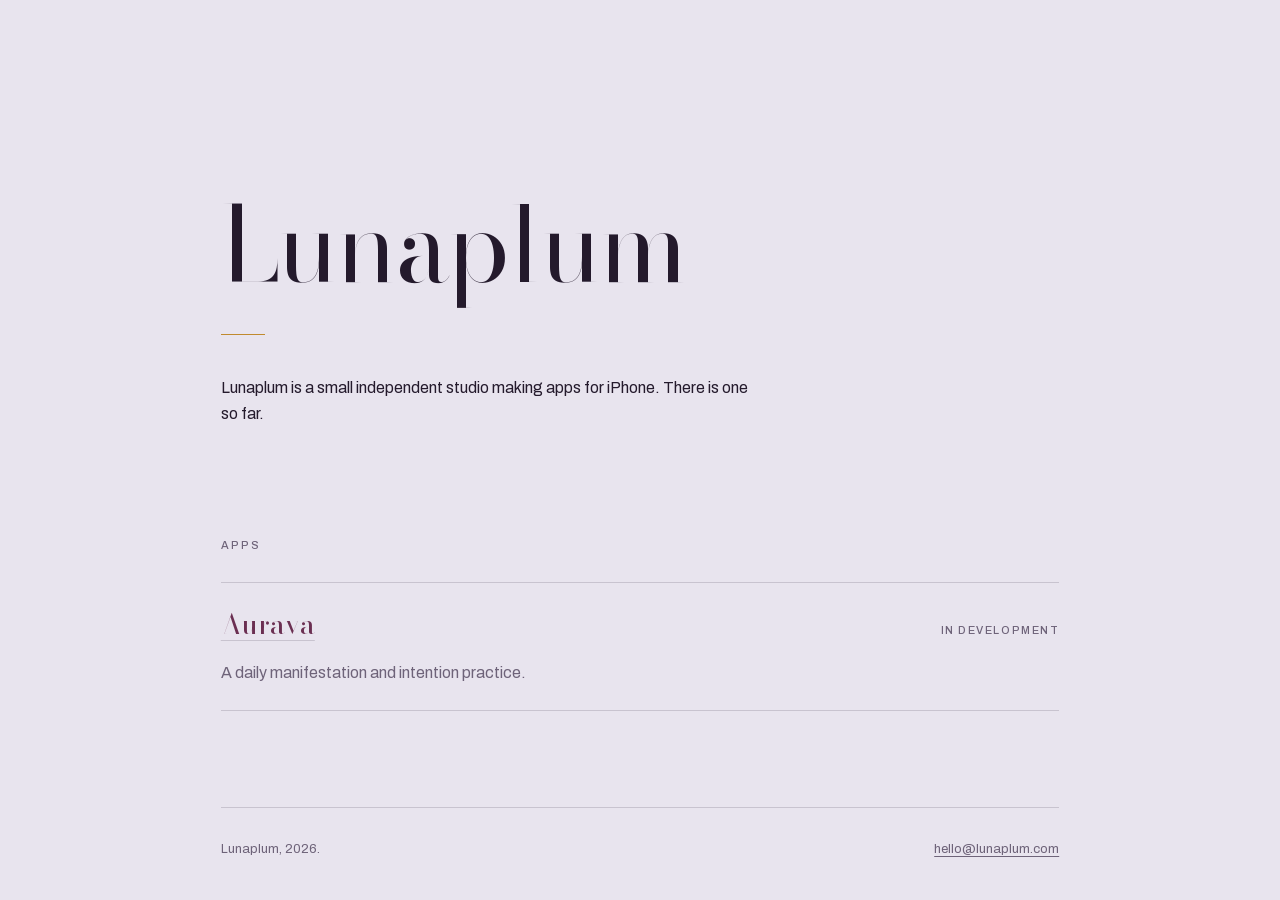
==== index.html @ 1ee56e5e "Lunaplum studio site: studio page, Aurava waitlist, Aurava privacy policy Three static pages, no bui" ====
<!doctype html>
<html lang="en" class="bloom">
<head>
<meta charset="utf-8">
<meta name="viewport" content="width=device-width, initial-scale=1">
<title>Lunaplum</title>
<meta name="description" content="Lunaplum is a small independent studio making apps for iPhone.">
<link rel="icon" href="/assets/favicon.svg" type="image/svg+xml">
<link rel="canonical" href="https://lunaplum.com/">
<meta property="og:type" content="website">
<meta property="og:title" content="Lunaplum">
<meta property="og:description" content="A small independent studio making apps for iPhone.">
<meta property="og:url" content="https://lunaplum.com/">
<link rel="preload" href="/assets/fonts/bodoni-moda-latin.woff2" as="font" type="font/woff2" crossorigin>
<link rel="stylesheet" href="/styles.css">
</head>
<body class="studio">

<a class="skip" href="#main">Skip to content</a>

<main id="main" class="wrap studio-main">

  <h1 class="display studio-name">Lunaplum</h1>
  <span class="studio-mark" aria-hidden="true"></span>

  <div class="prose">
    <p>Lunaplum is a small independent studio making apps for iPhone. There is one so far.</p>
  </div>

  <section class="roster" aria-labelledby="apps">
    <p class="eyebrow roster-head" id="apps">Apps</p>

    <div class="entry">
      <h2 class="entry-name"><a href="/aurava/">Aurava</a></h2>
      <p class="entry-status">In development</p>
      <p class="entry-note">A daily manifestation and intention practice.</p>
    </div>
  </section>

</main>

<footer class="wrap foot ruled">
  <p>Lunaplum, 2026.</p>
  <p><a href="mailto:hello@lunaplum.com">hello@lunaplum.com</a></p>
</footer>

</body>
</html>
---- styles.css ----
/* ==========================================================================
   Lunaplum
   Palette is taken from the fruit: a dark blue-purple skin, the pale waxy
   bloom that sits on it, and the amber flesh near the stone. Marketing pages
   are the skin side. Documents are the cut side.
   ========================================================================== */

@font-face {
  font-family: 'Bodoni Moda';
  src: url('/assets/fonts/bodoni-moda-latin.woff2') format('woff2');
  font-weight: 400 700;
  font-style: normal;
  font-display: swap;
}
@font-face {
  font-family: 'Archivo';
  src: url('/assets/fonts/archivo-latin.woff2') format('woff2');
  font-weight: 400 600;
  font-style: normal;
  font-display: swap;
}

:root {
  --skin:     #2A1B33;
  --skin-up:  #3A2745;
  --skin-dn:  #1E1226;
  --bloom:    #E8E4EE;
  --bloom-dn: #D9D3E2;
  --ink:      #241A2C;
  --muted:    #6E6379;
  --amber:    #C08A2E;
  --plum:     #6B2F52;

  --display: 'Bodoni Moda', 'Didot', 'Bodoni MT', Georgia, serif;
  --text: 'Archivo', -apple-system, BlinkMacSystemFont, 'Segoe UI', Helvetica, Arial, sans-serif;

  --measure: 34rem;
  --gutter: clamp(1.5rem, 6vw, 5rem);
  --rule: 1px;

  color-scheme: light dark;
  font-synthesis: none;
  -webkit-text-size-adjust: 100%;
}

/* Page themes ------------------------------------------------------------ */

.bloom {
  --ground: var(--bloom);
  --ground-up: var(--bloom-dn);
  --body: var(--ink);
  --quiet: var(--muted);
  --line: rgba(36, 26, 44, 0.16);
  --link: var(--plum);
}

.skin {
  --ground: var(--skin);
  --ground-up: var(--skin-up);
  --body: var(--bloom);
  --quiet: #A497B0;
  --line: rgba(232, 228, 238, 0.18);
  --link: var(--amber);
}

@media (prefers-color-scheme: dark) {
  .bloom {
    --ground: var(--skin-dn);
    --ground-up: var(--skin);
    --body: var(--bloom);
    --quiet: #A497B0;
    --line: rgba(232, 228, 238, 0.16);
    --link: var(--amber);
  }
}

/* Base ------------------------------------------------------------------- */

*, *::before, *::after { box-sizing: border-box; }

body {
  margin: 0;
  background: var(--ground);
  color: var(--body);
  font-family: var(--text);
  font-size: 1rem;
  line-height: 1.65;
  font-weight: 400;
  -webkit-font-smoothing: antialiased;
  -moz-osx-font-smoothing: grayscale;
}

a { color: var(--link); text-underline-offset: 0.22em; text-decoration-thickness: 1px; }
a:hover { text-decoration-thickness: 2px; }

:focus-visible {
  outline: 2px solid var(--link);
  outline-offset: 3px;
  border-radius: 1px;
}

.skip {
  position: absolute;
  left: -9999px;
  top: 0;
  background: var(--ground);
  color: var(--body);
  padding: 0.75rem 1rem;
  z-index: 10;
}
.skip:focus { left: var(--gutter); }

.wrap {
  width: 100%;
  max-width: 62rem;
  margin: 0 auto;
  padding-inline: var(--gutter);
}

/* Type roles ------------------------------------------------------------- */

.eyebrow {
  font-family: var(--text);
  font-size: 0.6875rem;
  font-weight: 500;
  letter-spacing: 0.18em;
  text-transform: uppercase;
  color: var(--quiet);
  margin: 0;
}

.display {
  font-family: var(--display);
  font-variation-settings: 'opsz' 96;
  font-weight: 400;
  letter-spacing: -0.018em;
  line-height: 1.02;
  margin: 0;
}

.lede {
  font-size: clamp(1.0625rem, 0.98rem + 0.42vw, 1.25rem);
  line-height: 1.6;
  max-width: 30rem;
  margin: 0;
}

.prose { max-width: var(--measure); }
.prose p { margin: 0 0 1.1em; }
.prose p:last-child { margin-bottom: 0; }

.quiet { color: var(--quiet); }

.hr {
  border: 0;
  border-top: var(--rule) solid var(--line);
  margin: 0;
}

/* A rule on a .wrap element draws across its padding, which overhangs the text
   by a whole gutter. These draw it inset instead, so every rule on the site
   lines up with the content it separates. */

.ruled, .ruled-under { position: relative; }

.ruled::before, .ruled-under::after {
  content: '';
  position: absolute;
  left: var(--gutter);
  right: var(--gutter);
  border-top: var(--rule) solid var(--line);
}
.ruled::before { top: 0; }
.ruled-under::after { bottom: 0; }

/* ==========================================================================
   Studio page
   ========================================================================== */

.studio { min-height: 100svh; display: flex; flex-direction: column; }

.studio-main { padding-block: clamp(6rem, 22vh, 12rem) clamp(4rem, 10vh, 7rem); }

.studio-name {
  font-size: clamp(3.25rem, 1.6rem + 8.2vw, 6.5rem);
  margin-bottom: 2.25rem;
}

.studio-mark {
  display: block;
  width: 2.75rem;
  height: var(--rule);
  background: var(--amber);
  margin-bottom: 2.5rem;
}

.roster { margin-top: clamp(4rem, 12vh, 7rem); }

.roster-head { margin-bottom: 1.75rem; }

.entry {
  display: grid;
  grid-template-columns: 1fr auto;
  gap: 0.25rem 2rem;
  align-items: baseline;
  padding-block: 1.5rem;
  border-top: var(--rule) solid var(--line);
}
.entry:last-of-type { border-bottom: var(--rule) solid var(--line); }

.entry-name {
  font-family: var(--display);
  font-variation-settings: 'opsz' 40;
  font-size: 1.75rem;
  font-weight: 400;
  line-height: 1.2;
  margin: 0;
}
.entry-name a { text-decoration-color: var(--line); }

.entry-status {
  font-size: 0.6875rem;
  font-weight: 500;
  letter-spacing: 0.14em;
  text-transform: uppercase;
  color: var(--quiet);
  white-space: nowrap;
}

.entry-note {
  grid-column: 1 / -1;
  margin: 0.35rem 0 0;
  color: var(--quiet);
  max-width: 30rem;
}

.foot {
  margin-top: auto;
  padding-block: 2rem 2.5rem;
  display: flex;
  flex-wrap: wrap;
  gap: 0.5rem 2rem;
  justify-content: space-between;
  font-size: 0.8125rem;
  color: var(--quiet);
}
.foot p { margin: 0; }
.foot a { color: inherit; }

/* ==========================================================================
   Aurava
   ========================================================================== */

.masthead {
  padding-block: 2rem;
  display: flex;
  justify-content: space-between;
  align-items: baseline;
  gap: 1rem;
}
.masthead a { color: var(--quiet); text-decoration-color: var(--line); }
.masthead a:hover { color: var(--body); }

.hero { padding-block: clamp(3.5rem, 12vh, 8rem) 0; }

.hero-title {
  font-size: clamp(3rem, 1.1rem + 9.4vw, 7rem);
  max-width: 11ch;
  margin-bottom: 2rem;
}

.hero-sub { margin-bottom: 2.5rem; }

.hero-meta {
  display: flex;
  flex-wrap: wrap;
  gap: 0.5rem 1.5rem;
  font-size: 0.6875rem;
  font-weight: 500;
  letter-spacing: 0.14em;
  text-transform: uppercase;
  color: var(--quiet);
}
.hero-meta span { display: inline-flex; align-items: center; gap: 0.6rem; }
.hero-meta span + span::before {
  content: '';
  width: 3px; height: 3px;
  border-radius: 50%;
  background: var(--amber);
}

/* The signature: one line, written again, the way a practice is kept. */

.practice { padding-block: clamp(4rem, 12vh, 7rem) clamp(3rem, 8vh, 4.5rem); }

.practice-label { margin-bottom: 1.5rem; }

.practice-lines { margin: 0; padding: 0; list-style: none; }

.practice-lines li {
  font-family: var(--display);
  font-variation-settings: 'opsz' 32;
  font-size: clamp(1.125rem, 0.85rem + 1.35vw, 1.75rem);
  font-weight: 400;
  line-height: 1.5;
  letter-spacing: -0.01em;
  opacity: var(--o);
  animation: settle 900ms ease-out both;
  animation-delay: var(--d);
}

.practice-lines li:nth-child(1) { --o: 1;    --d: 120ms; }
.practice-lines li:nth-child(2) { --o: .82;  --d: 260ms; }
.practice-lines li:nth-child(3) { --o: .66;  --d: 380ms; }
.practice-lines li:nth-child(4) { --o: .52;  --d: 490ms; }
.practice-lines li:nth-child(5) { --o: .40;  --d: 590ms; }
.practice-lines li:nth-child(6) { --o: .30;  --d: 680ms; }
.practice-lines li:nth-child(7) { --o: .22;  --d: 760ms; }
.practice-lines li:nth-child(8) { --o: .15;  --d: 830ms; }
.practice-lines li:nth-child(9) { --o: .09;  --d: 890ms; }

@keyframes settle {
  from { opacity: 0; transform: translateY(0.4em); }
  to   { opacity: var(--o); transform: none; }
}

.practice-note {
  margin: 2.5rem 0 0;
  max-width: 26rem;
  color: var(--quiet);
  font-size: 0.9375rem;
}

/* Day ------------------------------------------------------------------- */

.day {
  padding-block: clamp(3.5rem, 10vh, 6rem);
}

.day-grid {
  display: grid;
  gap: 2.5rem;
  margin-top: 2.5rem;
}

.day-block h3 {
  font-family: var(--display);
  font-variation-settings: 'opsz' 28;
  font-size: 1.5rem;
  font-weight: 400;
  margin: 0 0 0.6rem;
}
.day-block p { margin: 0; color: var(--quiet); max-width: 26rem; }

/* Trust ----------------------------------------------------------------- */

.trust {
  padding-block: clamp(3.5rem, 10vh, 6rem);
}
.trust p { margin: 0 0 1.1em; max-width: 32rem; }
.trust p:last-child { margin-bottom: 0; }

/* Waitlist -------------------------------------------------------------- */

.waitlist {
  padding-block: clamp(3.5rem, 10vh, 6rem);
}

.waitlist-title {
  font-family: var(--display);
  font-variation-settings: 'opsz' 48;
  font-size: clamp(1.875rem, 1.2rem + 2.6vw, 2.75rem);
  font-weight: 400;
  line-height: 1.1;
  margin: 0.75rem 0 1.25rem;
  max-width: 16ch;
}

.waitlist p { margin: 0; max-width: 30rem; color: var(--quiet); }

.waitlist-slot {
  margin-top: 2rem;
  padding: 1.5rem;
  border: var(--rule) dashed var(--line);
  max-width: 30rem;
}
.waitlist-slot p { margin: 0; font-size: 0.9375rem; }
.waitlist-slot a { color: var(--link); }

@media (min-width: 46rem) {
  .day-grid { grid-template-columns: repeat(2, minmax(0, 1fr)); gap: 3.5rem; }
}

/* ==========================================================================
   Document (privacy policy)
   ========================================================================== */

.doc-wrap { max-width: 50rem; }

.doc-head {
  padding-block: 1.5rem;
  display: flex;
  flex-wrap: wrap;
  gap: 0.4rem 1.5rem;
  justify-content: space-between;
  font-size: 0.6875rem;
  font-weight: 500;
  letter-spacing: 0.16em;
  text-transform: uppercase;
  color: var(--quiet);
}
.doc-head a { color: inherit; }
.doc-head p { margin: 0; }

.doc-title {
  font-size: clamp(2.5rem, 1.5rem + 4.4vw, 4rem);
  margin-block: clamp(3rem, 9vh, 5rem) 1rem;
}

.doc-meta {
  margin: 0 0 3rem;
  font-size: 0.875rem;
  color: var(--quiet);
}
.doc-meta strong { font-weight: 500; color: var(--body); }

.summary {
  background: var(--ground-up);
  padding: clamp(1.5rem, 4vw, 2.25rem);
  margin-bottom: clamp(3rem, 8vh, 4.5rem);
  border-left: 2px solid var(--amber);
}
.summary h2 {
  font-family: var(--display);
  font-variation-settings: 'opsz' 28;
  font-size: 1.375rem;
  font-weight: 400;
  margin: 0 0 1rem;
}
.summary ul { margin: 0; padding-left: 1.1rem; }
.summary li { margin-bottom: 0.6rem; }
.summary li:last-child { margin-bottom: 0; }

.sec {
  padding-block: 0 clamp(2.5rem, 6vh, 3.5rem);
  display: grid;
  grid-template-columns: 1fr;
  gap: 0 2rem;
}

.sec-num {
  font-family: var(--display);
  font-variation-settings: 'opsz' 24;
  font-size: 1rem;
  color: var(--amber);
  line-height: 1.9;
  margin: 0;
}

.sec-body { min-width: 0; }

.sec h2 {
  font-family: var(--display);
  font-variation-settings: 'opsz' 36;
  font-size: clamp(1.5rem, 1.15rem + 1.1vw, 1.875rem);
  font-weight: 400;
  line-height: 1.2;
  letter-spacing: -0.01em;
  margin: 0 0 1rem;
}

.sec h3 {
  font-family: var(--text);
  font-size: 0.75rem;
  font-weight: 600;
  letter-spacing: 0.12em;
  text-transform: uppercase;
  color: var(--quiet);
  margin: 1.75rem 0 0.65rem;
}

.sec p { margin: 0 0 1.05em; }
.sec p:last-child { margin-bottom: 0; }
.sec ul { margin: 0 0 1.05em; padding-left: 1.1rem; }
.sec li { margin-bottom: 0.5rem; }
.sec li:last-child { margin-bottom: 0; }

.callout {
  border-left: 2px solid var(--line);
  padding: 0.15rem 0 0.15rem 1.25rem;
  margin: 0 0 1.05em;
  color: var(--quiet);
}

.contact-line {
  font-family: var(--display);
  font-variation-settings: 'opsz' 28;
  font-size: 1.375rem;
  word-break: break-word;
}

@media (min-width: 52rem) {
  .sec { grid-template-columns: 3rem minmax(0, 1fr); }
}

@media (prefers-reduced-motion: reduce) {
  .practice-lines li { animation: none; }
  *, *::before, *::after {
    animation-duration: 0.01ms !important;
    animation-iteration-count: 1 !important;
    transition-duration: 0.01ms !important;
  }
}
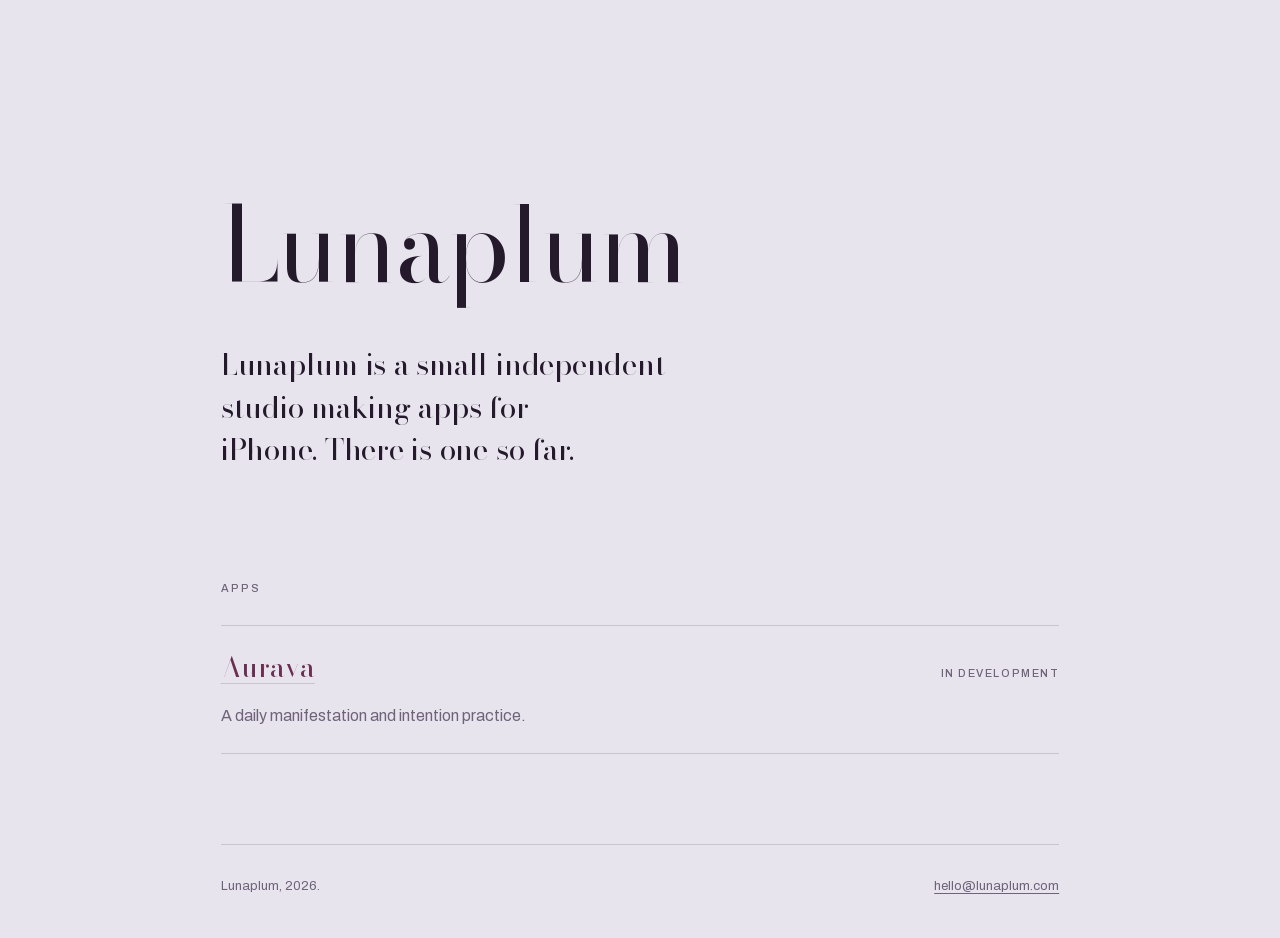
==== commit 1e1b12c0: "Set the studio statement in the display face The one paragraph on the studio page dropped from a 6.5" ====
--- a/index.html
+++ b/index.html
@@ -21,11 +21,8 @@
 <main id="main" class="wrap studio-main">
 
   <h1 class="display studio-name">Lunaplum</h1>
-  <span class="studio-mark" aria-hidden="true"></span>
 
-  <div class="prose">
-    <p>Lunaplum is a small independent studio making apps for iPhone. There is one so far.</p>
-  </div>
+  <p class="statement">Lunaplum is a small independent studio making apps for iPhone. There is one so far.</p>
 
   <section class="roster" aria-labelledby="apps">
     <p class="eyebrow roster-head" id="apps">Apps</p>
--- a/styles.css
+++ b/styles.css
@@ -183,15 +183,24 @@
 
 .studio-name {
   font-size: clamp(3.25rem, 1.6rem + 8.2vw, 6.5rem);
-  margin-bottom: 2.25rem;
-}
-
-.studio-mark {
-  display: block;
-  width: 2.75rem;
-  height: var(--rule);
-  background: var(--amber);
-  margin-bottom: 2.5rem;
+  margin-bottom: clamp(2rem, 5vh, 3rem);
+}
+
+/* The one paragraph on this page is a statement, not body copy. Setting it in
+   the display face at a middle size gives the page a second voice, so it stops
+   falling off a cliff from 6.5rem straight down to 1rem. The measure is set in
+   ch so the three lines break on their own sentence boundaries. */
+
+.statement {
+  font-family: var(--display);
+  font-variation-settings: 'opsz' 40;
+  font-size: clamp(1.375rem, 1.05rem + 1.35vw, 1.875rem);
+  font-weight: 400;
+  line-height: 1.42;
+  letter-spacing: -0.008em;
+  max-width: 32ch;
+  margin: 0;
+  text-wrap: balance;
 }
 
 .roster { margin-top: clamp(4rem, 12vh, 7rem); }
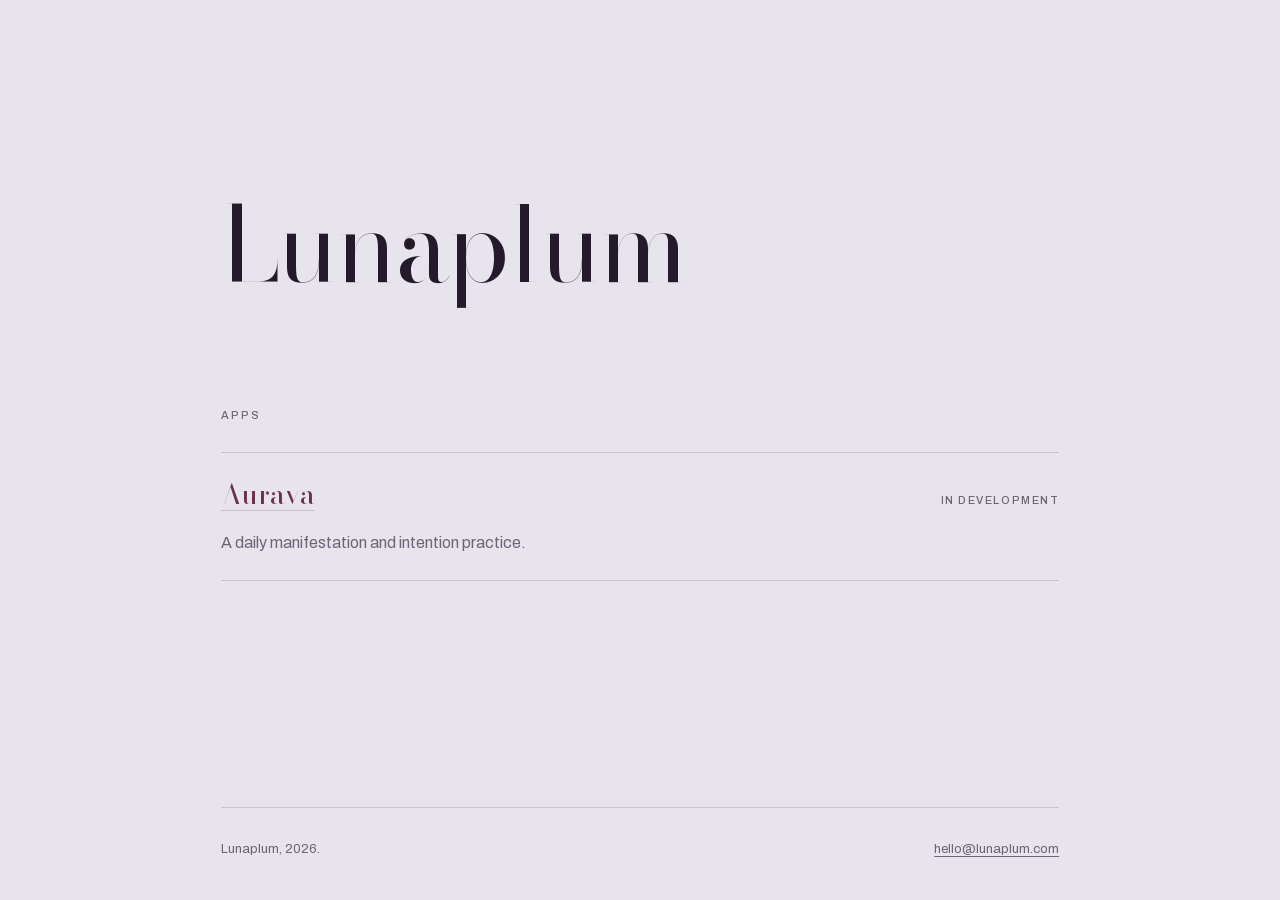
==== commit 73b7a041: "Drop the studio subline and the Aurava status meta Kagan's call on both. The studio page is now the " ====
--- a/index.html
+++ b/index.html
@@ -22,8 +22,6 @@
 
   <h1 class="display studio-name">Lunaplum</h1>
 
-  <p class="statement">Lunaplum is a small independent studio making apps for iPhone. There is one so far.</p>
-
   <section class="roster" aria-labelledby="apps">
     <p class="eyebrow roster-head" id="apps">Apps</p>
 
--- a/styles.css
+++ b/styles.css
@@ -183,25 +183,9 @@
 
 .studio-name {
   font-size: clamp(3.25rem, 1.6rem + 8.2vw, 6.5rem);
-  margin-bottom: clamp(2rem, 5vh, 3rem);
-}
-
-/* The one paragraph on this page is a statement, not body copy. Setting it in
-   the display face at a middle size gives the page a second voice, so it stops
-   falling off a cliff from 6.5rem straight down to 1rem. The measure is set in
-   ch so the three lines break on their own sentence boundaries. */
-
-.statement {
-  font-family: var(--display);
-  font-variation-settings: 'opsz' 40;
-  font-size: clamp(1.375rem, 1.05rem + 1.35vw, 1.875rem);
-  font-weight: 400;
-  line-height: 1.42;
-  letter-spacing: -0.008em;
-  max-width: 32ch;
-  margin: 0;
-  text-wrap: balance;
-}
+  margin-bottom: 0;
+}
+
 
 .roster { margin-top: clamp(4rem, 12vh, 7rem); }
 
@@ -278,25 +262,8 @@
   margin-bottom: 2rem;
 }
 
-.hero-sub { margin-bottom: 2.5rem; }
-
-.hero-meta {
-  display: flex;
-  flex-wrap: wrap;
-  gap: 0.5rem 1.5rem;
-  font-size: 0.6875rem;
-  font-weight: 500;
-  letter-spacing: 0.14em;
-  text-transform: uppercase;
-  color: var(--quiet);
-}
-.hero-meta span { display: inline-flex; align-items: center; gap: 0.6rem; }
-.hero-meta span + span::before {
-  content: '';
-  width: 3px; height: 3px;
-  border-radius: 50%;
-  background: var(--amber);
-}
+.hero-sub { margin-bottom: 0; }
+
 
 /* The signature: one line, written again, the way a practice is kept. */
 
